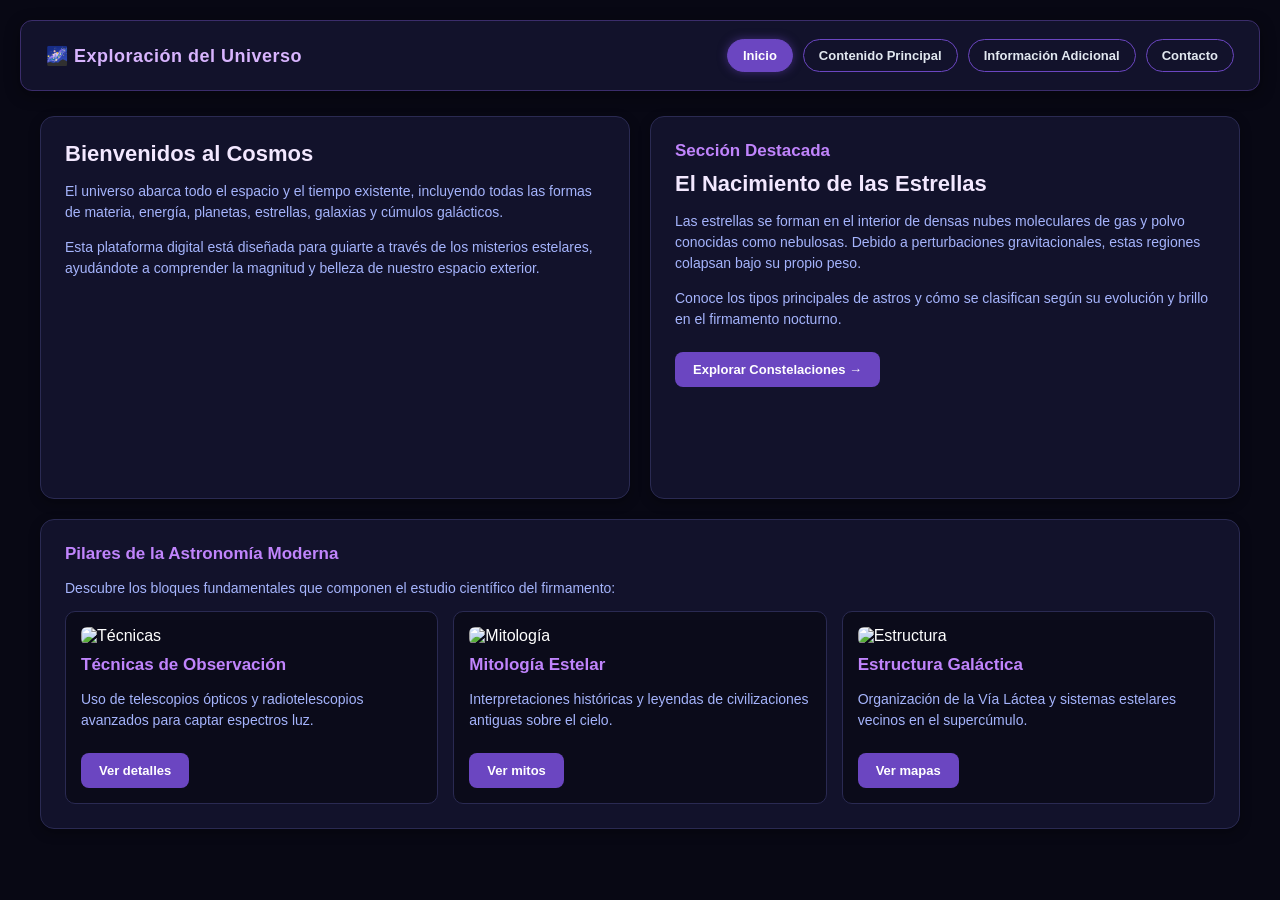
==== index.html @ 3156c9df "Crear index.html" ====
<!DOCTYPE html>
<html lang="es">
<head>
    <meta charset="UTF-8">
    <meta name="viewport" content="width=device-width, initial-scale=1.0">
    <title>El Universo - Inicio</title>
    <link rel="stylesheet" href="estilos.css">
</head>
<body>
    <header>
        <div class="logo">🌌 Exploración del Universo</div>
        <nav>
            <a href="index.html" class="nav-link active">Inicio</a>
            <a href="contenido.html" class="nav-link">Contenido Principal</a>
            <a href="informacion.html" class="nav-link">Información Adicional</a>
            <a href="contacto.html" class="nav-link">Contacto</a>
        </nav>
    </header>

    <main>
        <div class="col-2">
            <div class="tarjeta">
                <h1>Bienvenidos al Cosmos</h1>
                <p>El universo abarca todo el espacio y el tiempo existente, incluyendo todas las formas de materia, energía, planetas, estrellas, galaxias y cúmulos galácticos.</p>
                <p>Esta plataforma digital está diseñada para guiarte a través de los misterios estelares, ayudándote a comprender la magnitud y belleza de nuestro espacio exterior.</p>
                <div class="imagen-box" style="background-image: url('https://images.unsplash.com/photo-1506703719100-a0f3a48c0f86?auto=format&fit=crop&w=800&q=80');"></div>
            </div>

            <div class="tarjeta">
                <h2>Sección Destacada</h2>
                <h1>El Nacimiento de las Estrellas</h1>
                <p>Las estrellas se forman en el interior de densas nubes moleculares de gas y polvo conocidas como nebulosas. Debido a perturbaciones gravitacionales, estas regiones colapsan bajo su propio peso.</p>
                <p>Conoce los tipos principales de astros y cómo se clasifican según su evolución y brillo en el firmamento nocturno.</p>
                <a href="contenido.html" class="btn-accion">Explorar Constelaciones &rarr;</a>
            </div>
        </div>

        <div class="tarjeta">
            <h2>Pilares de la Astronomía Moderna</h2>
            <p>Descubre los bloques fundamentales que componen el estudio científico del firmamento:</p>
            <div class="col-3">
                <div class="sub-tarjeta">
                    <img src="https://images.unsplash.com/photo-1519681393784-d120267933ba?auto=format&fit=crop&w=400&q=80" alt="Técnicas">
                    <h2>Técnicas de Observación</h2>
                    <p>Uso de telescopios ópticos y radiotelescopios avanzados para captar espectros luz.</p>
                    <a href="contenido.html" class="btn-accion">Ver detalles</a>
                </div>
                <div class="sub-tarjeta">
                    <img src="https://images.unsplash.com/photo-1507499739999-097706ad8914?auto=format&fit=crop&w=400&q=80" alt="Mitología">
                    <h2>Mitología Estelar</h2>
                    <p>Interpretaciones históricas y leyendas de civilizaciones antiguas sobre el cielo.</p>
                    <a href="informacion.html" class="btn-accion">Ver mitos</a>
                </div>
                <div class="sub-tarjeta">
                    <img src="https://images.unsplash.com/photo-1451187580459-43490279c0fa?auto=format&fit=crop&w=400&q=80" alt="Estructura">
                    <h2>Estructura Galáctica</h2>
                    <p>Organización de la Vía Láctea y sistemas estelares vecinos en el supercúmulo.</p>
                    <a href="informacion.html" class="btn-accion">Ver mapas</a>
                </div>
            </div>
        </div>
    </main>
</body>
</html>
---- estilos.css ----
/* ==========================================
   ESTILOS GENERALES - PRÁCTICA "EL UNIVERSO"
   ========================================== */
* {
    box-sizing: border-box;
}

body {
    background-color: #080814;
    color: #ffffff;
    font-family: 'Segoe UI', Tahoma, Geneva, Verdana, sans-serif;
    margin: 0;
    padding: 20px;
}

/* ==========================================
   ENCABEZADO Y MENÚ DE NAVEGACIÓN
   ========================================== */
header {
    background-color: #12122b;
    padding: 18px 25px;
    border-radius: 12px;
    border: 1px solid #3b2d6b;
    display: flex;
    justify-content: space-between;
    align-items: center;
    margin-bottom: 25px;
    box-shadow: 0 4px 15px rgba(0, 0, 0, 0.4);
}

.logo {
    font-size: 18px;
    font-weight: bold;
    color: #d8b4fe;
    letter-spacing: 0.5px;
}

nav {
    display: flex;
    gap: 10px;
    flex-wrap: wrap;
}

.nav-link {
    background: transparent;
    color: #e2e8f0;
    border: 1px solid #6b46c1;
    padding: 8px 15px;
    border-radius: 20px;
    font-size: 13px;
    font-weight: 600;
    text-decoration: none;
    transition: all 0.3s ease;
}

.nav-link.active, .nav-link:hover {
    background-color: #6b46c1;
    color: #ffffff;
    box-shadow: 0 0 10px rgba(107, 70, 193, 0.5);
}

/* ==========================================
   ESTRUCTURA Y CONTENEDORES (TARJETAS)
   ========================================== */
main {
    max-width: 1200px;
    margin: 0 auto;
}

.tarjeta {
    background-color: #12122b;
    border: 1px solid #2a2a52;
    border-radius: 14px;
    padding: 24px;
    margin-bottom: 20px;
    box-shadow: 0 4px 12px rgba(0, 0, 0, 0.3);
}

.sub-tarjeta {
    background-color: #0b0b1a;
    border: 1px solid #2a2a52;
    border-radius: 10px;
    padding: 15px;
    transition: transform 0.2s ease;
}

.sub-tarjeta:hover {
    border-color: #6b46c1;
    transform: translateY(-3px);
}

.sub-tarjeta img {
    width: 100%;
    height: 110px;
    object-fit: cover;
    border-radius: 6px;
    margin-bottom: 10px;
}

/* ==========================================
   SISTEMA DE REJILLAS (GRID)
   ========================================== */
.col-2 {
    display: grid;
    grid-template-columns: 1fr 1fr;
    gap: 20px;
}

.col-3 {
    display: grid;
    grid-template-columns: repeat(auto-fit, minmax(250px, 1fr));
    gap: 15px;
}

.col-4 {
    display: grid;
    grid-template-columns: repeat(auto-fit, minmax(220px, 1fr));
    gap: 15px;
}

@media (max-width: 768px) {
    .col-2 {
        grid-template-columns: 1fr;
    }
    header {
        flex-direction: column;
        gap: 15px;
        align-items: flex-start;
    }
}

/* ==========================================
   TIPOGRAFÍA E IMÁGENES
   ========================================== */
h1 {
    font-size: 22px;
    color: #f3e8ff;
    margin-top: 0;
    margin-bottom: 12px;
}

h2 {
    font-size: 17px;
    color: #c084fc;
    margin-top: 0;
    margin-bottom: 10px;
}

p {
    font-size: 14px;
    color: #a5b4fc;
    line-height: 1.5;
    margin-bottom: 12px;
}

ul {
    margin: 0;
    padding-left: 20px;
}

ul li {
    font-size: 14px;
    color: #a5b4fc;
    margin-bottom: 6px;
}

.imagen-box {
    width: 100%;
    height: 180px;
    background-size: cover;
    background-position: center;
    border-radius: 10px;
    margin-top: 15px;
}

/* ==========================================
   BOTONES Y FORMULARIOS
   ========================================== */
.btn-accion {
    display: inline-block;
    background-color: #6b46c1;
    color: white;
    border: none;
    padding: 10px 18px;
    border-radius: 8px;
    font-size: 13px;
    font-weight: bold;
    text-decoration: none;
    cursor: pointer;
    transition: background-color 0.3s ease;
    margin-top: 10px;
}

.btn-accion:hover {
    background-color: #553c9a;
}

label {
    display: block;
    font-size: 13px;
    color: #d8b4fe;
    margin-bottom: 6px;
    font-weight: 500;
}

input, textarea {
    width: 100%;
    padding: 10px 12px;
    margin-bottom: 15px;
    background-color: #080814;
    border: 1px solid #3b2d6b;
    color: white;
    border-radius: 8px;
    box-sizing: border-box;
    font-size: 14px;
}

input:focus, textarea:focus {
    outline: none;
    border-color: #c084fc;
}
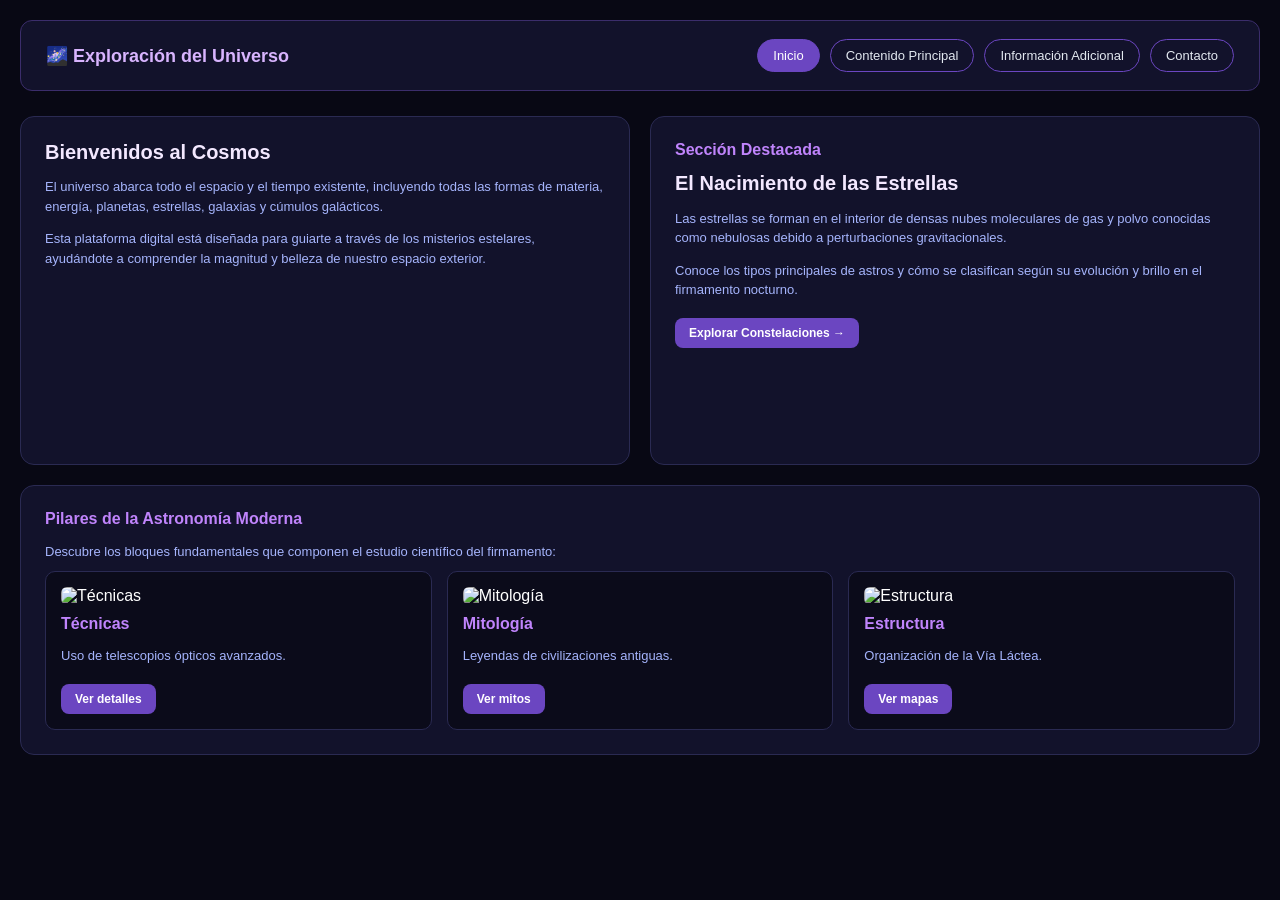
==== commit 18e8ef62: "Adjust image size and refine text in index.html Updated background image size and modified text for " ====
--- a/index.html
+++ b/index.html
@@ -23,13 +23,13 @@
                 <h1>Bienvenidos al Cosmos</h1>
                 <p>El universo abarca todo el espacio y el tiempo existente, incluyendo todas las formas de materia, energía, planetas, estrellas, galaxias y cúmulos galácticos.</p>
                 <p>Esta plataforma digital está diseñada para guiarte a través de los misterios estelares, ayudándote a comprender la magnitud y belleza de nuestro espacio exterior.</p>
-                <div class="imagen-box" style="background-image: url('https://images.unsplash.com/photo-1506703719100-a0f3a48c0f86?auto=format&fit=crop&w=800&q=80');"></div>
+                <div class="imagen-box" style="background-image: url('https://images.unsplash.com/photo-1506703719100-a0f3a48c0f86?auto=format&fit=crop&w=600&q=80');"></div>
             </div>
 
             <div class="tarjeta">
                 <h2>Sección Destacada</h2>
                 <h1>El Nacimiento de las Estrellas</h1>
-                <p>Las estrellas se forman en el interior de densas nubes moleculares de gas y polvo conocidas como nebulosas. Debido a perturbaciones gravitacionales, estas regiones colapsan bajo su propio peso.</p>
+                <p>Las estrellas se forman en el interior de densas nubes moleculares de gas y polvo conocidas como nebulosas debido a perturbaciones gravitacionales.</p>
                 <p>Conoce los tipos principales de astros y cómo se clasifican según su evolución y brillo en el firmamento nocturno.</p>
                 <a href="contenido.html" class="btn-accion">Explorar Constelaciones &rarr;</a>
             </div>
@@ -40,21 +40,21 @@
             <p>Descubre los bloques fundamentales que componen el estudio científico del firmamento:</p>
             <div class="col-3">
                 <div class="sub-tarjeta">
-                    <img src="https://images.unsplash.com/photo-1519681393784-d120267933ba?auto=format&fit=crop&w=400&q=80" alt="Técnicas">
-                    <h2>Técnicas de Observación</h2>
-                    <p>Uso de telescopios ópticos y radiotelescopios avanzados para captar espectros luz.</p>
+                    <img src="https://images.unsplash.com/photo-1519681393784-d120267933ba?auto=format&fit=crop&w=300&q=80" alt="Técnicas">
+                    <h2>Técnicas</h2>
+                    <p>Uso de telescopios ópticos avanzados.</p>
                     <a href="contenido.html" class="btn-accion">Ver detalles</a>
                 </div>
                 <div class="sub-tarjeta">
-                    <img src="https://images.unsplash.com/photo-1507499739999-097706ad8914?auto=format&fit=crop&w=400&q=80" alt="Mitología">
-                    <h2>Mitología Estelar</h2>
-                    <p>Interpretaciones históricas y leyendas de civilizaciones antiguas sobre el cielo.</p>
+                    <img src="https://images.unsplash.com/photo-1507499739999-097706ad8914?auto=format&fit=crop&w=300&q=80" alt="Mitología">
+                    <h2>Mitología</h2>
+                    <p>Leyendas de civilizaciones antiguas.</p>
                     <a href="informacion.html" class="btn-accion">Ver mitos</a>
                 </div>
                 <div class="sub-tarjeta">
-                    <img src="https://images.unsplash.com/photo-1451187580459-43490279c0fa?auto=format&fit=crop&w=400&q=80" alt="Estructura">
-                    <h2>Estructura Galáctica</h2>
-                    <p>Organización de la Vía Láctea y sistemas estelares vecinos en el supercúmulo.</p>
+                    <img src="https://images.unsplash.com/photo-1451187580459-43490279c0fa?auto=format&fit=crop&w=300&q=80" alt="Estructura">
+                    <h2>Estructura</h2>
+                    <p>Organización de la Vía Láctea.</p>
                     <a href="informacion.html" class="btn-accion">Ver mapas</a>
                 </div>
             </div>
--- a/estilos.css
+++ b/estilos.css
@@ -1,6 +1,3 @@
-/* ==========================================
-   ESTILOS GENERALES - PRÁCTICA "EL UNIVERSO"
-   ========================================== */
 * {
     box-sizing: border-box;
 }
@@ -8,14 +5,11 @@
 body {
     background-color: #080814;
     color: #ffffff;
-    font-family: 'Segoe UI', Tahoma, Geneva, Verdana, sans-serif;
+    font-family: Arial, sans-serif;
     margin: 0;
     padding: 20px;
 }
 
-/* ==========================================
-   ENCABEZADO Y MENÚ DE NAVEGACIÓN
-   ========================================== */
 header {
     background-color: #12122b;
     padding: 18px 25px;
@@ -25,14 +19,12 @@
     justify-content: space-between;
     align-items: center;
     margin-bottom: 25px;
-    box-shadow: 0 4px 15px rgba(0, 0, 0, 0.4);
 }
 
 .logo {
     font-size: 18px;
     font-weight: bold;
     color: #d8b4fe;
-    letter-spacing: 0.5px;
 }
 
 nav {
@@ -48,23 +40,12 @@
     padding: 8px 15px;
     border-radius: 20px;
     font-size: 13px;
-    font-weight: 600;
     text-decoration: none;
-    transition: all 0.3s ease;
 }
 
 .nav-link.active, .nav-link:hover {
     background-color: #6b46c1;
     color: #ffffff;
-    box-shadow: 0 0 10px rgba(107, 70, 193, 0.5);
-}
-
-/* ==========================================
-   ESTRUCTURA Y CONTENEDORES (TARJETAS)
-   ========================================== */
-main {
-    max-width: 1200px;
-    margin: 0 auto;
 }
 
 .tarjeta {
@@ -73,7 +54,6 @@
     border-radius: 14px;
     padding: 24px;
     margin-bottom: 20px;
-    box-shadow: 0 4px 12px rgba(0, 0, 0, 0.3);
 }
 
 .sub-tarjeta {
@@ -81,12 +61,6 @@
     border: 1px solid #2a2a52;
     border-radius: 10px;
     padding: 15px;
-    transition: transform 0.2s ease;
-}
-
-.sub-tarjeta:hover {
-    border-color: #6b46c1;
-    transform: translateY(-3px);
 }
 
 .sub-tarjeta img {
@@ -97,9 +71,6 @@
     margin-bottom: 10px;
 }
 
-/* ==========================================
-   SISTEMA DE REJILLAS (GRID)
-   ========================================== */
 .col-2 {
     display: grid;
     grid-template-columns: 1fr 1fr;
@@ -108,114 +79,79 @@
 
 .col-3 {
     display: grid;
-    grid-template-columns: repeat(auto-fit, minmax(250px, 1fr));
+    grid-template-columns: repeat(auto-fit, minmax(200px, 1fr));
     gap: 15px;
 }
 
 .col-4 {
     display: grid;
-    grid-template-columns: repeat(auto-fit, minmax(220px, 1fr));
+    grid-template-columns: repeat(auto-fit, minmax(200px, 1fr));
     gap: 15px;
 }
 
-@media (max-width: 768px) {
+@media (max-width: 600px) {
     .col-2 {
         grid-template-columns: 1fr;
     }
-    header {
-        flex-direction: column;
-        gap: 15px;
-        align-items: flex-start;
-    }
 }
 
-/* ==========================================
-   TIPOGRAFÍA E IMÁGENES
-   ========================================== */
 h1 {
-    font-size: 22px;
+    font-size: 20px;
     color: #f3e8ff;
     margin-top: 0;
-    margin-bottom: 12px;
 }
 
 h2 {
-    font-size: 17px;
+    font-size: 16px;
     color: #c084fc;
     margin-top: 0;
-    margin-bottom: 10px;
 }
 
 p {
-    font-size: 14px;
+    font-size: 13px;
     color: #a5b4fc;
     line-height: 1.5;
-    margin-bottom: 12px;
-}
-
-ul {
-    margin: 0;
-    padding-left: 20px;
-}
-
-ul li {
-    font-size: 14px;
-    color: #a5b4fc;
-    margin-bottom: 6px;
+    margin-bottom: 10px;
 }
 
 .imagen-box {
     width: 100%;
-    height: 180px;
+    height: 160px;
     background-size: cover;
     background-position: center;
     border-radius: 10px;
-    margin-top: 15px;
+    margin-top: 12px;
 }
 
-/* ==========================================
-   BOTONES Y FORMULARIOS
-   ========================================== */
 .btn-accion {
     display: inline-block;
     background-color: #6b46c1;
     color: white;
     border: none;
-    padding: 10px 18px;
+    padding: 8px 14px;
     border-radius: 8px;
-    font-size: 13px;
+    font-size: 12px;
     font-weight: bold;
     text-decoration: none;
     cursor: pointer;
-    transition: background-color 0.3s ease;
-    margin-top: 10px;
-}
-
-.btn-accion:hover {
-    background-color: #553c9a;
+    margin-top: 8px;
 }
 
 label {
     display: block;
-    font-size: 13px;
+    font-size: 12px;
     color: #d8b4fe;
-    margin-bottom: 6px;
-    font-weight: 500;
+    margin-bottom: 5px;
 }
 
 input, textarea {
     width: 100%;
-    padding: 10px 12px;
-    margin-bottom: 15px;
+    padding: 8px;
+    margin-bottom: 12px;
     background-color: #080814;
     border: 1px solid #3b2d6b;
     color: white;
-    border-radius: 8px;
+    border-radius: 6px;
     box-sizing: border-box;
-    font-size: 14px;
+    font-size: 13px;
 }
-
-input:focus, textarea:focus {
-    outline: none;
-    border-color: #c084fc;
-}
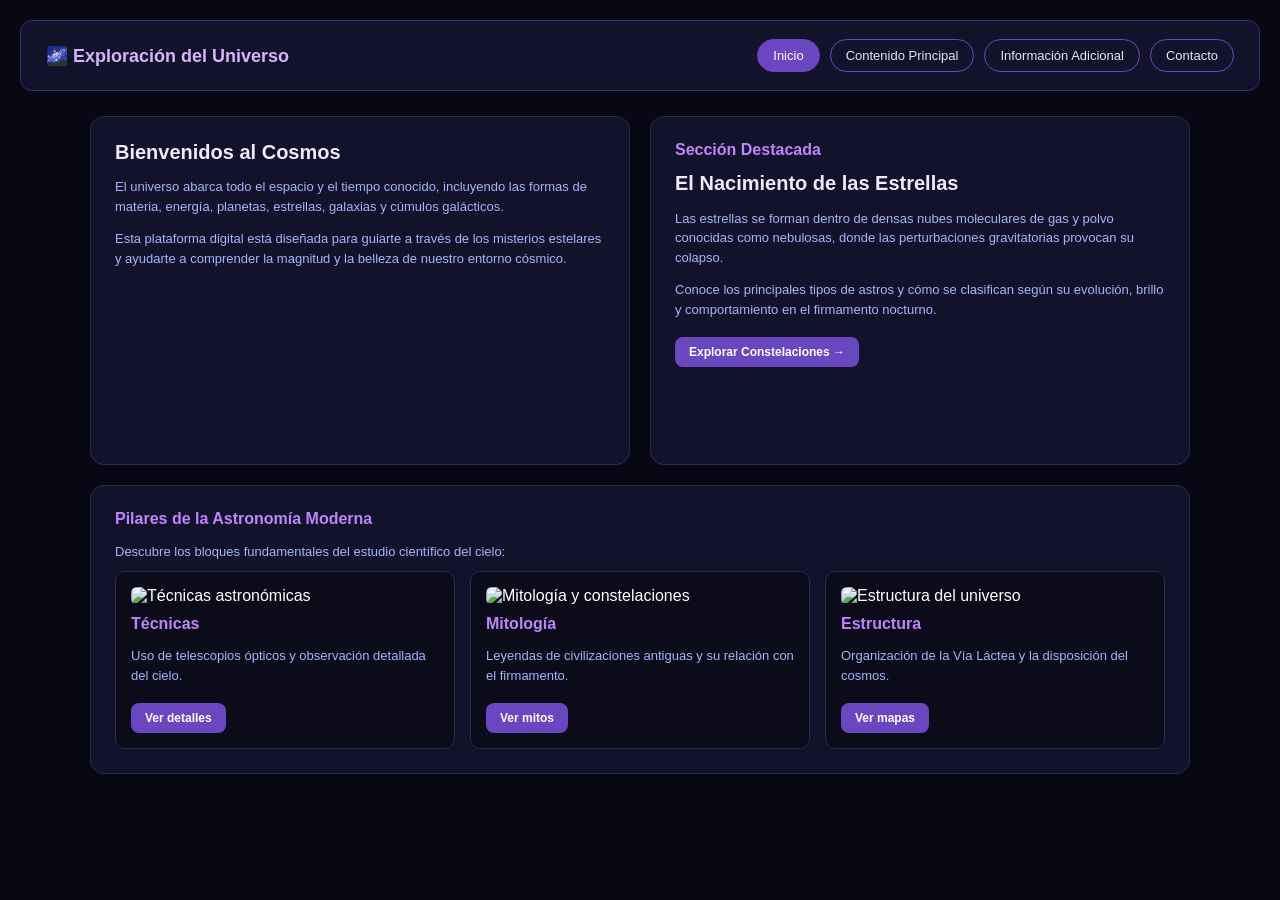
==== commit ce5bebf6: "Corregir la estructura completa del sitio web con 4 páginas, navegación y estilos externos." ====
--- a/index.html
+++ b/index.html
@@ -21,40 +21,42 @@
         <div class="col-2">
             <div class="tarjeta">
                 <h1>Bienvenidos al Cosmos</h1>
-                <p>El universo abarca todo el espacio y el tiempo existente, incluyendo todas las formas de materia, energía, planetas, estrellas, galaxias y cúmulos galácticos.</p>
-                <p>Esta plataforma digital está diseñada para guiarte a través de los misterios estelares, ayudándote a comprender la magnitud y belleza de nuestro espacio exterior.</p>
+                <p>El universo abarca todo el espacio y el tiempo conocido, incluyendo las formas de materia, energía, planetas, estrellas, galaxias y cúmulos galácticos.</p>
+                <p>Esta plataforma digital está diseñada para guiarte a través de los misterios estelares y ayudarte a comprender la magnitud y la belleza de nuestro entorno cósmico.</p>
                 <div class="imagen-box" style="background-image: url('https://images.unsplash.com/photo-1506703719100-a0f3a48c0f86?auto=format&fit=crop&w=600&q=80');"></div>
             </div>
 
             <div class="tarjeta">
                 <h2>Sección Destacada</h2>
                 <h1>El Nacimiento de las Estrellas</h1>
-                <p>Las estrellas se forman en el interior de densas nubes moleculares de gas y polvo conocidas como nebulosas debido a perturbaciones gravitacionales.</p>
-                <p>Conoce los tipos principales de astros y cómo se clasifican según su evolución y brillo en el firmamento nocturno.</p>
-                <a href="contenido.html" class="btn-accion">Explorar Constelaciones &rarr;</a>
+                <p>Las estrellas se forman dentro de densas nubes moleculares de gas y polvo conocidas como nebulosas, donde las perturbaciones gravitatorias provocan su colapso.</p>
+                <p>Conoce los principales tipos de astros y cómo se clasifican según su evolución, brillo y comportamiento en el firmamento nocturno.</p>
+                <a href="contenido.html" class="btn-accion">Explorar Constelaciones →</a>
             </div>
         </div>
 
         <div class="tarjeta">
             <h2>Pilares de la Astronomía Moderna</h2>
-            <p>Descubre los bloques fundamentales que componen el estudio científico del firmamento:</p>
+            <p>Descubre los bloques fundamentales del estudio científico del cielo:</p>
             <div class="col-3">
                 <div class="sub-tarjeta">
-                    <img src="https://images.unsplash.com/photo-1519681393784-d120267933ba?auto=format&fit=crop&w=300&q=80" alt="Técnicas">
+                    <img src="https://images.unsplash.com/photo-1519681393784-d120267933ba?auto=format&fit=crop&w=300&q=80" alt="Técnicas astronómicas">
                     <h2>Técnicas</h2>
-                    <p>Uso de telescopios ópticos avanzados.</p>
+                    <p>Uso de telescopios ópticos y observación detallada del cielo.</p>
                     <a href="contenido.html" class="btn-accion">Ver detalles</a>
                 </div>
+
                 <div class="sub-tarjeta">
-                    <img src="https://images.unsplash.com/photo-1507499739999-097706ad8914?auto=format&fit=crop&w=300&q=80" alt="Mitología">
+                    <img src="https://images.unsplash.com/photo-1507499739999-097706ad8914?auto=format&fit=crop&w=300&q=80" alt="Mitología y constelaciones">
                     <h2>Mitología</h2>
-                    <p>Leyendas de civilizaciones antiguas.</p>
+                    <p>Leyendas de civilizaciones antiguas y su relación con el firmamento.</p>
                     <a href="informacion.html" class="btn-accion">Ver mitos</a>
                 </div>
+
                 <div class="sub-tarjeta">
-                    <img src="https://images.unsplash.com/photo-1451187580459-43490279c0fa?auto=format&fit=crop&w=300&q=80" alt="Estructura">
+                    <img src="https://images.unsplash.com/photo-1451187580459-43490279c0fa?auto=format&fit=crop&w=300&q=80" alt="Estructura del universo">
                     <h2>Estructura</h2>
-                    <p>Organización de la Vía Láctea.</p>
+                    <p>Organización de la Vía Láctea y la disposición del cosmos.</p>
                     <a href="informacion.html" class="btn-accion">Ver mapas</a>
                 </div>
             </div>
--- a/estilos.css
+++ b/estilos.css
@@ -41,11 +41,18 @@
     border-radius: 20px;
     font-size: 13px;
     text-decoration: none;
+    transition: 0.2s ease;
 }
 
-.nav-link.active, .nav-link:hover {
+.nav-link.active,
+.nav-link:hover {
     background-color: #6b46c1;
     color: #ffffff;
+}
+
+main {
+    max-width: 1100px;
+    margin: 0 auto;
 }
 
 .tarjeta {
@@ -85,14 +92,8 @@
 
 .col-4 {
     display: grid;
-    grid-template-columns: repeat(auto-fit, minmax(200px, 1fr));
+    grid-template-columns: repeat(auto-fit, minmax(220px, 1fr));
     gap: 15px;
-}
-
-@media (max-width: 600px) {
-    .col-2 {
-        grid-template-columns: 1fr;
-    }
 }
 
 h1 {
@@ -144,7 +145,8 @@
     margin-bottom: 5px;
 }
 
-input, textarea {
+input,
+textarea {
     width: 100%;
     padding: 8px;
     margin-bottom: 12px;
@@ -155,3 +157,18 @@
     box-sizing: border-box;
     font-size: 13px;
 }
+
+textarea {
+    resize: vertical;
+}
+
+@media (max-width: 600px) {
+    .col-2 {
+        grid-template-columns: 1fr;
+    }
+
+    header {
+        flex-direction: column;
+        align-items: flex-start;
+    }
+}
